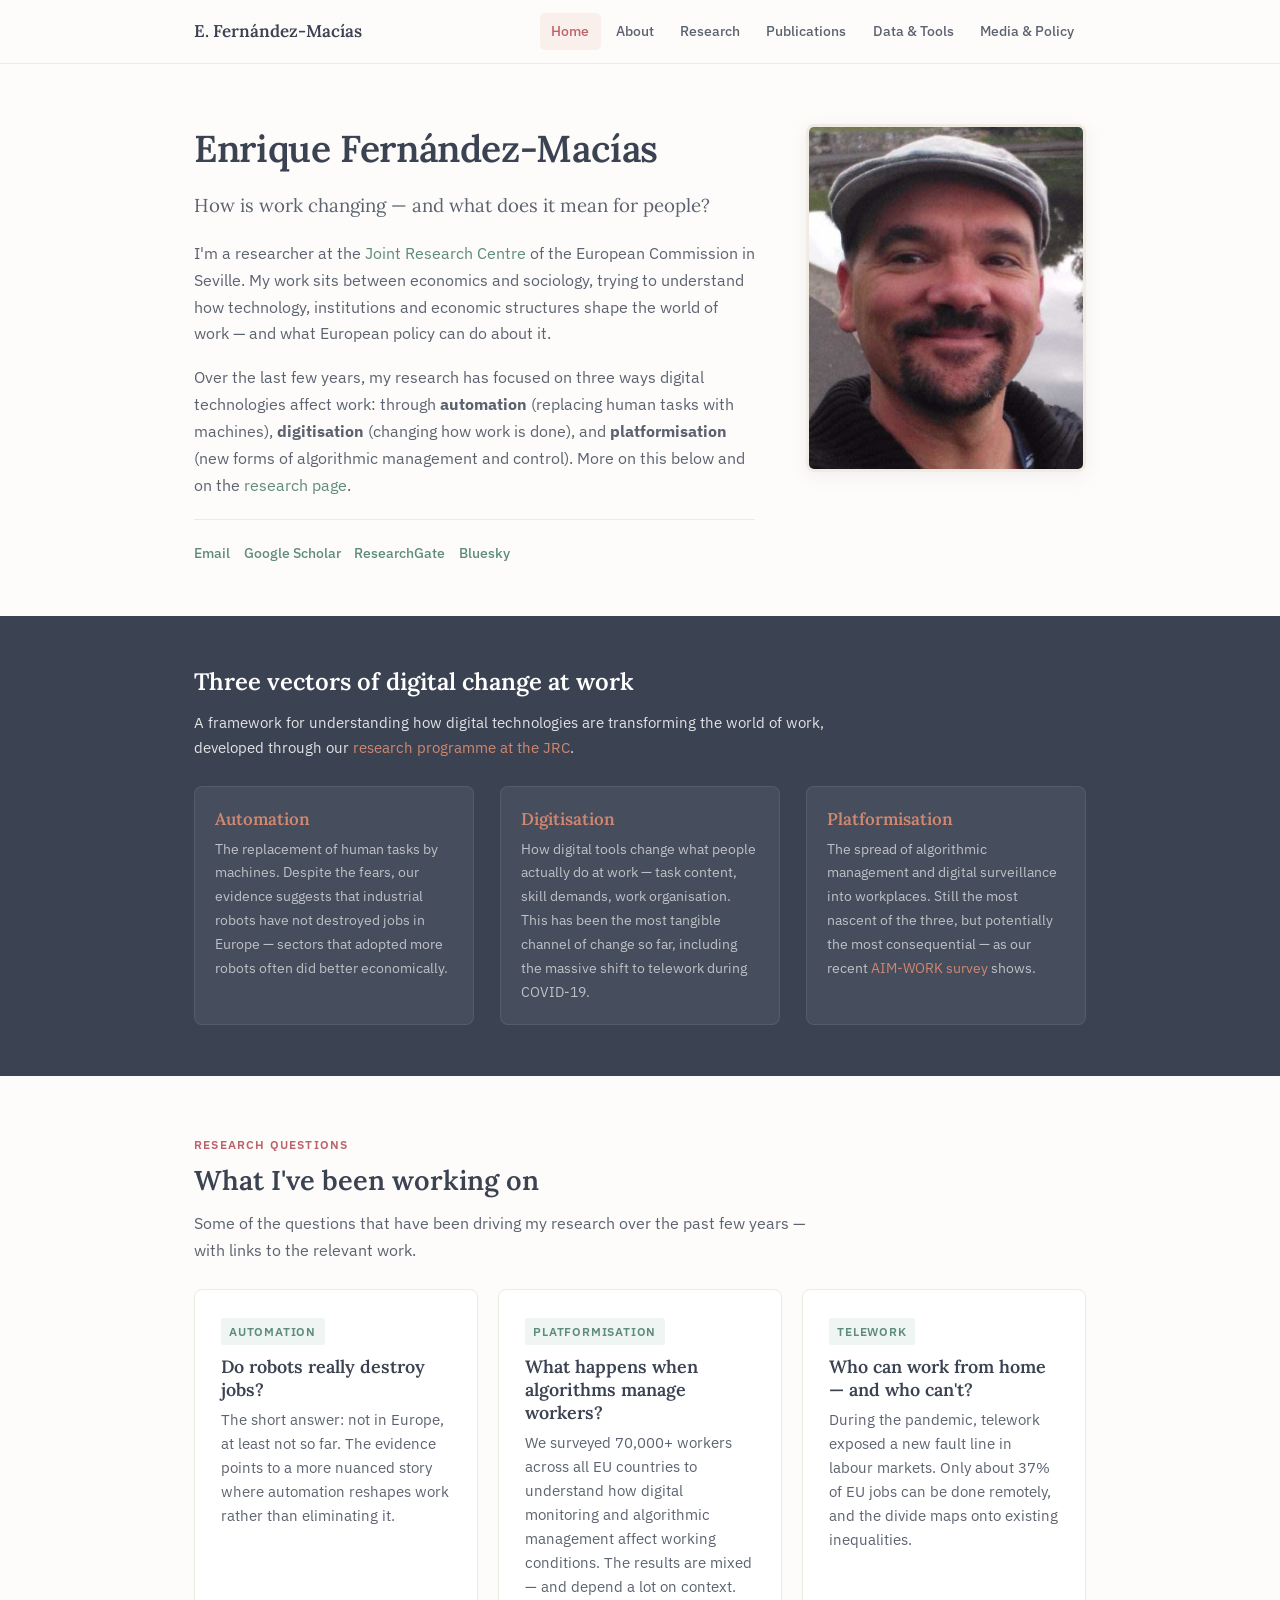
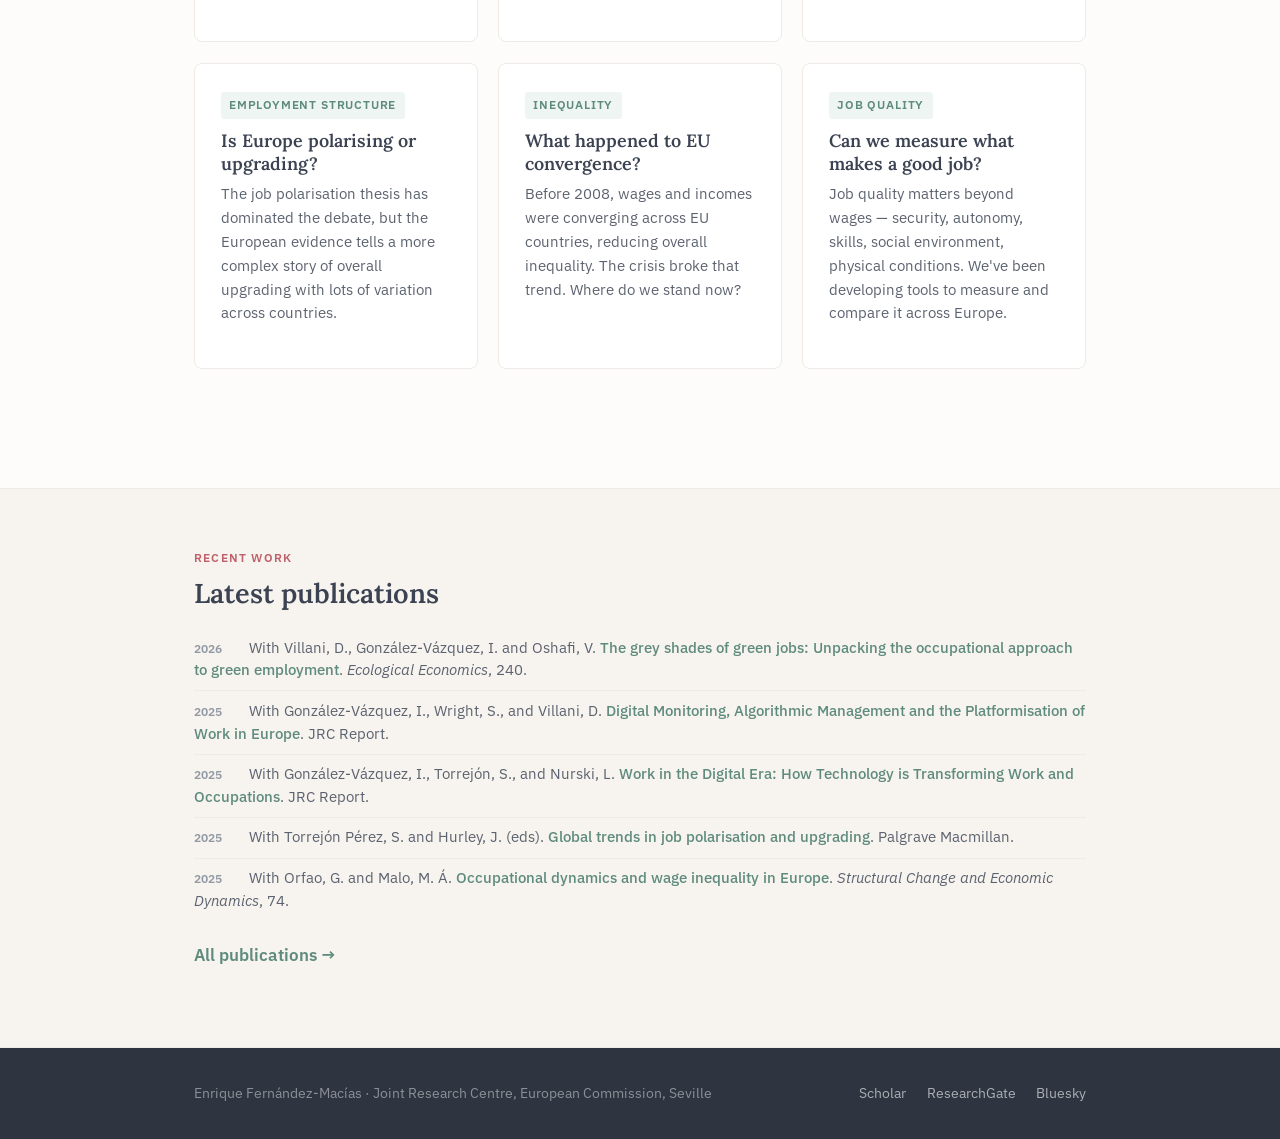
==== index.html @ 0cadeb90 "Add files via upload" ====
<!DOCTYPE html>
<html lang="en">
<head>
  <meta charset="UTF-8">
  <meta name="viewport" content="width=device-width, initial-scale=1.0">
  <title>Enrique Fernández-Macías — Research on Work, Technology and Employment</title>
  <meta name="description" content="Research on how digital technologies are reshaping work in Europe: automation, digitisation, platformisation, job quality and inequality.">
  <link rel="stylesheet" href="style.css">
</head>
<body>

  <nav class="nav">
    <div class="nav-inner">
      <a href="index.html" class="nav-logo">E. Fernández-Macías</a>
      <button class="nav-toggle" aria-label="Toggle menu" onclick="document.querySelector('.nav-links').classList.toggle('open')">
        <svg viewBox="0 0 24 24" fill="none" stroke="currentColor" stroke-width="2"><path d="M3 12h18M3 6h18M3 18h18"/></svg>
      </button>
      <ul class="nav-links">
        <li><a href="index.html" class="active">Home</a></li>
        <li><a href="about.html">About</a></li>
        <li><a href="research.html">Research</a></li>
        <li><a href="publications.html">Publications</a></li>
        <li><a href="data-tools.html">Data &amp; Tools</a></li>
        <li><a href="media.html">Media &amp; Policy</a></li>
      </ul>
    </div>
  </nav>

  <!-- Hero -->
  <section class="hero">
    <div class="container">
      <div class="hero-grid">
        <div class="hero-text fade-in">
          <h1>Enrique Fernández-Macías</h1>
          <p class="lead">How is work changing — and what does it mean for people?</p>
          <p style="font-size:0.92rem; color:var(--text-light);">
            I'm a researcher at the <a href="https://joint-research-centre.ec.europa.eu/" target="_blank">Joint Research Centre</a> of the European Commission in Seville. My work sits between economics and sociology, trying to understand how technology, institutions and economic structures shape the world of work — and what European policy can do about it.
          </p>
          <p style="font-size:0.92rem; color:var(--text-light);">
            Over the last few years, my research has focused on three ways digital technologies affect work: through <strong>automation</strong> (replacing human tasks with machines), <strong>digitisation</strong> (changing how work is done), and <strong>platformisation</strong> (new forms of algorithmic management and control). More on this below and on the <a href="research.html">research page</a>.
          </p>
          <div class="hero-links">
            <a href="mailto:Enrique.FERNANDEZ-MACIAS@ec.europa.eu">Email</a>
            <a href="https://scholar.google.com/citations?hl=en&user=EjNnU9gAAAAJ" target="_blank">Google Scholar</a>
            <a href="https://www.researchgate.net/profile/Enrique_Macias" target="_blank">ResearchGate</a>
            <a href="https://bsky.app/profile/quiquefm.bsky.social" target="_blank">Bluesky</a>
          </div>
        </div>
        <div class="hero-photo fade-in fade-in-d1">
          <!-- Photo from WordPress site — save your photo as photo.jpg and upload it -->
          <img src="photo.jpg" alt="Enrique Fernández-Macías">
        </div>
      </div>
    </div>
  </section>

  <!-- Three vectors -->
  <section class="banner">
    <div class="container">
      <h2>Three vectors of digital change at work</h2>
      <p style="max-width:640px; font-size:0.9rem;">A framework for understanding how digital technologies are transforming the world of work, developed through our <a href="https://publications.jrc.ec.europa.eu/repository/handle/JRC141451" target="_blank" style="color:var(--rust-light);">research programme at the JRC</a>.</p>
      <div class="banner-cols">
        <div class="banner-col">
          <h3>Automation</h3>
          <p>The replacement of human tasks by machines. Despite the fears, our evidence suggests that industrial robots have not destroyed jobs in Europe — sectors that adopted more robots often did better economically.</p>
        </div>
        <div class="banner-col">
          <h3>Digitisation</h3>
          <p>How digital tools change what people actually do at work — task content, skill demands, work organisation. This has been the most tangible channel of change so far, including the massive shift to telework during COVID-19.</p>
        </div>
        <div class="banner-col">
          <h3>Platformisation</h3>
          <p>The spread of algorithmic management and digital surveillance into workplaces. Still the most nascent of the three, but potentially the most consequential — as our recent <a href="https://publications.jrc.ec.europa.eu/repository/handle/JRC143072" target="_blank" style="color:var(--rust-light);">AIM-WORK survey</a> shows.</p>
        </div>
      </div>
    </div>
  </section>

  <!-- Research questions -->
  <section class="section">
    <div class="container">
      <span class="label">Research Questions</span>
      <h2>What I've been working on</h2>
      <p style="font-size:0.92rem; color:var(--text-light); margin-bottom:1.5rem; max-width:640px;">Some of the questions that have been driving my research over the past few years — with links to the relevant work.</p>

      <div class="card-grid">
        <div class="card">
          <span class="tag">Automation</span>
          <h3><a href="research.html#automation">Do robots really destroy jobs?</a></h3>
          <p>The short answer: not in Europe, at least not so far. The evidence points to a more nuanced story where automation reshapes work rather than eliminating it.</p>
        </div>
        <div class="card">
          <span class="tag">Platformisation</span>
          <h3><a href="research.html#platformisation">What happens when algorithms manage workers?</a></h3>
          <p>We surveyed 70,000+ workers across all EU countries to understand how digital monitoring and algorithmic management affect working conditions. The results are mixed — and depend a lot on context.</p>
        </div>
        <div class="card">
          <span class="tag">Telework</span>
          <h3><a href="research.html#digitisation">Who can work from home — and who can't?</a></h3>
          <p>During the pandemic, telework exposed a new fault line in labour markets. Only about 37% of EU jobs can be done remotely, and the divide maps onto existing inequalities.</p>
        </div>
        <div class="card">
          <span class="tag">Employment Structure</span>
          <h3><a href="research.html#structural-change">Is Europe polarising or upgrading?</a></h3>
          <p>The job polarisation thesis has dominated the debate, but the European evidence tells a more complex story of overall upgrading with lots of variation across countries.</p>
        </div>
        <div class="card">
          <span class="tag">Inequality</span>
          <h3><a href="research.html#inequality">What happened to EU convergence?</a></h3>
          <p>Before 2008, wages and incomes were converging across EU countries, reducing overall inequality. The crisis broke that trend. Where do we stand now?</p>
        </div>
        <div class="card">
          <span class="tag">Job Quality</span>
          <h3><a href="research.html#job-quality">Can we measure what makes a good job?</a></h3>
          <p>Job quality matters beyond wages — security, autonomy, skills, social environment, physical conditions. We've been developing tools to measure and compare it across Europe.</p>
        </div>
      </div>
    </div>
  </section>

  <!-- Figure -->
  <section class="section" style="padding-top:0;">
    <div class="container">
      <div class="figure-box">
        <img src="https://www.socialeurope.eu/wp-content/uploads/2025/10/Fernandez-Macias-et-al-table-1024x543.png" alt="The platformisation of work in the EU — types and prevalence" onerror="this.parentElement.style.display='none'">
        <div class="caption">The platformisation of work in the EU: types and prevalence. From González-Vázquez et al. (2025), "Digital Monitoring, Algorithmic Management and the Platformisation of Work in Europe."</div>
      </div>
    </div>
  </section>

  <!-- Recent work -->
  <section class="section" style="background:var(--bg-warm); border-top:1px solid var(--border-light); border-bottom:1px solid var(--border-light);">
    <div class="container">
      <span class="label">Recent Work</span>
      <h2>Latest publications</h2>
      <div style="margin-top:1rem;">
        <div class="pub-item"><span class="pub-year">2026</span> With Villani, D., González-Vázquez, I. and Oshafi, V. <a href="https://www.sciencedirect.com/science/article/pii/S0921800925003167" target="_blank">The grey shades of green jobs: Unpacking the occupational approach to green employment</a>. <em>Ecological Economics</em>, 240.</div>
        <div class="pub-item"><span class="pub-year">2025</span> With González-Vázquez, I., Wright, S., and Villani, D. <a href="https://publications.jrc.ec.europa.eu/repository/handle/JRC143072" target="_blank">Digital Monitoring, Algorithmic Management and the Platformisation of Work in Europe</a>. JRC Report.</div>
        <div class="pub-item"><span class="pub-year">2025</span> With González-Vázquez, I., Torrejón, S., and Nurski, L. <a href="https://publications.jrc.ec.europa.eu/repository/handle/JRC141451" target="_blank">Work in the Digital Era: How Technology is Transforming Work and Occupations</a>. JRC Report.</div>
        <div class="pub-item"><span class="pub-year">2025</span> With Torrejón Pérez, S. and Hurley, J. (eds). <a href="https://library.oapen.org/viewer/web/viewer.html?file=/bitstream/handle/20.500.12657/99868/9783031762284.pdf?sequence=1&isAllowed=y" target="_blank">Global trends in job polarisation and upgrading</a>. Palgrave Macmillan.</div>
        <div class="pub-item"><span class="pub-year">2025</span> With Orfao, G. and Malo, M. Á. <a href="https://www.sciencedirect.com/science/article/pii/S0954349X25000967" target="_blank">Occupational dynamics and wage inequality in Europe</a>. <em>Structural Change and Economic Dynamics</em>, 74.</div>
      </div>
      <p style="margin-top:1.2rem;"><a href="publications.html" style="font-weight:600;">All publications →</a></p>
    </div>
  </section>

  <footer class="footer">
    <div class="container">
      <div class="footer-inner">
        <div>Enrique Fernández-Macías · Joint Research Centre, European Commission, Seville</div>
        <ul class="footer-links">
          <li><a href="https://scholar.google.com/citations?hl=en&user=EjNnU9gAAAAJ" target="_blank">Scholar</a></li>
          <li><a href="https://www.researchgate.net/profile/Enrique_Macias" target="_blank">ResearchGate</a></li>
          <li><a href="https://bsky.app/profile/quiquefm.bsky.social" target="_blank">Bluesky</a></li>
        </ul>
      </div>
    </div>
  </footer>
</body>
</html>
---- style.css ----
/* ============================================
   Enrique Fernández-Macías — Academic Website
   Warm, informal, research-oriented aesthetic
   ============================================ */

@import url('https://fonts.googleapis.com/css2?family=Lora:ital,wght@0,400;0,500;0,600;0,700;1,400;1,500&family=IBM+Plex+Sans:ital,wght@0,300;0,400;0,500;0,600;1,400&display=swap');

:root {
  --slate: #3b4252;
  --slate-light: #4c566a;
  --slate-dark: #2e3440;
  --rust: #bf616a;
  --rust-light: #d08770;
  --rust-subtle: #faf0eb;
  --teal: #5e8b7e;
  --teal-light: #8fbcbb;
  --text: #3b4252;
  --text-light: #5c6370;
  --text-muted: #9199a5;
  --bg: #fdfcfa;
  --bg-white: #ffffff;
  --bg-warm: #f7f3ee;
  --bg-sand: #f0ebe3;
  --border: #e5dfd7;
  --border-light: #eeebe6;
  --serif: 'Lora', Georgia, serif;
  --sans: 'IBM Plex Sans', -apple-system, sans-serif;
  --max-width: 960px;
  --nav-height: 64px;
}

*, *::before, *::after { box-sizing: border-box; margin: 0; padding: 0; }

html {
  font-size: 17px;
  scroll-behavior: smooth;
  -webkit-font-smoothing: antialiased;
}

body {
  font-family: var(--sans);
  color: var(--text);
  background: var(--bg);
  line-height: 1.72;
  min-height: 100vh;
  display: flex;
  flex-direction: column;
}

img { max-width: 100%; display: block; }
a { color: var(--teal); text-decoration: none; transition: color 0.2s; }
a:hover { color: var(--rust); }

h1, h2, h3, h4 { font-family: var(--serif); font-weight: 600; line-height: 1.3; color: var(--slate); }
h1 { font-size: 2.2rem; letter-spacing: -0.01em; }
h2 { font-size: 1.6rem; margin-bottom: 0.7rem; }
h3 { font-size: 1.15rem; margin-bottom: 0.4rem; }
p { margin-bottom: 1rem; }

.lead {
  font-family: var(--serif);
  font-size: 1.1rem;
  font-weight: 400;
  line-height: 1.8;
  color: var(--text-light);
  font-style: italic;
}

.label {
  font-size: 0.7rem;
  font-weight: 600;
  letter-spacing: 0.1em;
  text-transform: uppercase;
  color: var(--rust);
  display: block;
  margin-bottom: 0.4rem;
}

/* --- Navigation --- */
.nav {
  position: sticky; top: 0; z-index: 100;
  background: rgba(253, 252, 250, 0.9);
  backdrop-filter: blur(10px);
  border-bottom: 1px solid var(--border-light);
  height: var(--nav-height);
}
.nav-inner {
  max-width: var(--max-width); margin: 0 auto; padding: 0 2rem;
  height: 100%; display: flex; align-items: center; justify-content: space-between;
}
.nav-logo {
  font-family: var(--serif); font-size: 1rem; font-weight: 600;
  color: var(--slate); white-space: nowrap;
}
.nav-logo:hover { color: var(--rust); }
.nav-links { display: flex; gap: 0.15rem; list-style: none; }
.nav-links a {
  display: block; padding: 0.4rem 0.7rem; font-size: 0.8rem; font-weight: 500;
  color: var(--text-light); border-radius: 5px; transition: all 0.2s;
}
.nav-links a:hover { color: var(--slate); background: var(--bg-warm); }
.nav-links a.active { color: var(--rust); background: var(--rust-subtle); }

.nav-toggle { display: none; background: none; border: none; cursor: pointer; padding: 0.5rem; color: var(--slate); }
.nav-toggle svg { width: 22px; height: 22px; }

/* --- Layout --- */
.container { max-width: var(--max-width); margin: 0 auto; padding: 0 2rem; }
.section { padding: 3.5rem 0; }

/* --- Hero --- */
.hero { padding: 3.5rem 0 3rem; }
.hero-grid { display: grid; grid-template-columns: 1fr 280px; gap: 3rem; align-items: start; }
.hero-text h1 { margin-bottom: 1rem; }
.hero-text .lead { margin-bottom: 1rem; font-style: normal; }

.hero-photo {
  border-radius: 8px;
  overflow: hidden;
  border: 3px solid var(--bg-sand);
  box-shadow: 0 4px 20px rgba(0,0,0,0.06);
}
.hero-photo img { width: 100%; aspect-ratio: 4/5; object-fit: cover; }
.hero-photo-placeholder {
  width: 100%; aspect-ratio: 4/5;
  background: linear-gradient(145deg, var(--bg-sand) 0%, var(--border) 100%);
  display: flex; align-items: center; justify-content: center;
  color: var(--text-muted); font-size: 0.82rem; text-align: center; padding: 1.5rem; line-height: 1.5;
}

.hero-links {
  display: flex; flex-wrap: wrap; gap: 0.8rem; margin-top: 1.2rem; padding-top: 1.2rem;
  border-top: 1px solid var(--border-light);
  font-size: 0.85rem;
}
.hero-links a { font-weight: 500; }

/* --- Warm banner --- */
.banner {
  background: var(--slate);
  color: rgba(255,255,255,0.85);
  padding: 3rem 0;
}
.banner h2 { color: #fff; font-size: 1.4rem; }
.banner p { font-size: 0.92rem; line-height: 1.65; }
.banner-cols { display: grid; grid-template-columns: repeat(3, 1fr); gap: 1.5rem; margin-top: 1.5rem; }
.banner-col { padding: 1.2rem; background: rgba(255,255,255,0.06); border-radius: 8px; border: 1px solid rgba(255,255,255,0.08); }
.banner-col h3 { color: var(--rust-light); font-size: 1rem; margin-bottom: 0.4rem; }
.banner-col p { font-size: 0.85rem; color: rgba(255,255,255,0.65); margin: 0; }

/* --- Cards --- */
.card-grid { display: grid; grid-template-columns: repeat(auto-fill, minmax(280px, 1fr)); gap: 1.2rem; }
.card {
  background: var(--bg-white); border: 1px solid var(--border-light); border-radius: 8px;
  padding: 1.5rem; transition: all 0.3s;
}
.card:hover { border-color: var(--border); box-shadow: 0 3px 15px rgba(0,0,0,0.04); }
.card h3 { font-size: 1.05rem; }
.card h3 a { color: var(--slate); }
.card h3 a:hover { color: var(--rust); }
.card p { font-size: 0.88rem; color: var(--text-light); line-height: 1.6; }
.card .tag {
  display: inline-block; font-size: 0.68rem; font-weight: 600; letter-spacing: 0.07em;
  text-transform: uppercase; color: var(--teal); background: #eef5f2; padding: 0.2rem 0.5rem;
  border-radius: 3px; margin-bottom: 0.6rem;
}

/* --- Page header --- */
.page-header { padding: 3rem 0 2rem; border-bottom: 1px solid var(--border); }
.page-header .lead { max-width: 640px; }

/* --- Research themes --- */
.theme-block { padding: 2.5rem 0; border-bottom: 1px solid var(--border-light); }
.theme-block:last-child { border-bottom: none; }
.theme-header { margin-bottom: 1rem; }
.theme-body { max-width: 720px; }
.theme-body p { font-size: 0.93rem; color: var(--text-light); }

.theme-pubs { margin-top: 1rem; padding-top: 0.8rem; border-top: 1px solid var(--border-light); }
.theme-pubs h4 {
  font-family: var(--sans); font-size: 0.73rem; font-weight: 600;
  text-transform: uppercase; letter-spacing: 0.08em; color: var(--text-muted); margin-bottom: 0.6rem;
}

.pub-item {
  padding: 0.5rem 0; border-bottom: 1px solid var(--border-light);
  font-size: 0.86rem; line-height: 1.55; color: var(--text-light);
}
.pub-item:last-child { border-bottom: none; }
.pub-item a { font-weight: 500; }
.pub-item .pub-year { display: inline-block; font-size: 0.73rem; font-weight: 600; color: var(--text-muted); min-width: 3rem; }

/* --- Publications page --- */
.pub-section { padding: 2rem 0; border-bottom: 1px solid var(--border-light); }
.pub-section:last-child { border-bottom: none; }
.pub-section h2 {
  font-size: 1.25rem; margin-bottom: 1rem; padding-bottom: 0.4rem;
  border-bottom: 2px solid var(--rust); display: inline-block;
}
.pub-list { list-style: none; }
.pub-list li {
  padding: 0.55rem 0; border-bottom: 1px solid var(--border-light);
  font-size: 0.86rem; line-height: 1.6; color: var(--text-light);
}
.pub-list li:last-child { border-bottom: none; }
.pub-list li a { font-weight: 500; }

.pub-filter { display: flex; flex-wrap: wrap; gap: 0.4rem; margin-bottom: 1.5rem; padding-bottom: 1.2rem; border-bottom: 1px solid var(--border-light); }
.pub-filter a {
  font-size: 0.75rem; font-weight: 600; letter-spacing: 0.03em; padding: 0.35rem 0.75rem;
  border-radius: 16px; border: 1px solid var(--border); color: var(--text-light); transition: all 0.2s;
}
.pub-filter a:hover, .pub-filter a.active { background: var(--slate); color: #fff; border-color: var(--slate); }

/* --- Data & Tools --- */
.dataset-card {
  background: var(--bg-white); border: 1px solid var(--border-light); border-radius: 8px;
  padding: 1.5rem; margin-bottom: 1.2rem; transition: border-color 0.3s;
}
.dataset-card:hover { border-color: var(--border); }
.dataset-card h3 { font-size: 1.05rem; margin-bottom: 0.3rem; }
.dataset-card p { font-size: 0.88rem; color: var(--text-light); margin-bottom: 0.5rem; }
.dataset-links { display: flex; gap: 0.8rem; flex-wrap: wrap; }
.dataset-links a { font-size: 0.78rem; font-weight: 600; color: var(--teal); }
.dataset-links a:hover { color: var(--rust); }

/* --- Media items --- */
.media-item {
  display: grid; grid-template-columns: 90px 1fr; gap: 1rem;
  padding: 1rem 0; border-bottom: 1px solid var(--border-light); align-items: start;
}
.media-item:last-child { border-bottom: none; }
.media-date { font-size: 0.75rem; font-weight: 600; color: var(--text-muted); text-transform: uppercase; letter-spacing: 0.03em; padding-top: 0.1rem; }
.media-outlet { font-size: 0.7rem; font-weight: 600; letter-spacing: 0.05em; text-transform: uppercase; color: var(--rust); margin-bottom: 0.15rem; display: block; }
.media-title { font-family: var(--serif); font-size: 1rem; font-weight: 600; color: var(--slate); line-height: 1.3; margin-bottom: 0.2rem; }
.media-title a { color: var(--slate); }
.media-title a:hover { color: var(--rust); }
.media-desc { font-size: 0.83rem; color: var(--text-light); line-height: 1.5; margin: 0; }

/* --- Video/podcast embeds --- */
.media-embed {
  background: var(--bg-warm); border: 1px solid var(--border); border-radius: 8px;
  padding: 1.2rem; margin-bottom: 1rem;
}
.media-embed h4 { font-size: 0.95rem; margin-bottom: 0.3rem; }
.media-embed p { font-size: 0.83rem; color: var(--text-light); margin-bottom: 0.5rem; }
.media-embed .embed-type {
  display: inline-block; font-size: 0.65rem; font-weight: 700; letter-spacing: 0.08em;
  text-transform: uppercase; padding: 0.15rem 0.45rem; border-radius: 3px; margin-bottom: 0.5rem;
}
.embed-podcast { background: #e8f0ed; color: var(--teal); }
.embed-video { background: #fce8e6; color: var(--rust); }
.embed-talk { background: #e8ecf0; color: var(--slate-light); }

/* --- Figure / chart references --- */
.figure-box {
  background: var(--bg-warm); border: 1px solid var(--border); border-radius: 8px;
  padding: 1rem; margin: 1.5rem 0; text-align: center;
}
.figure-box img { border-radius: 4px; margin: 0 auto; max-height: 320px; }
.figure-box .caption {
  font-size: 0.78rem; color: var(--text-muted); margin-top: 0.5rem;
  font-style: italic; line-height: 1.5;
}

/* --- Footer --- */
.footer {
  margin-top: auto; background: var(--slate-dark); color: rgba(255,255,255,0.45);
  padding: 2rem 0; font-size: 0.8rem;
}
.footer-inner { display: flex; justify-content: space-between; align-items: center; flex-wrap: wrap; gap: 1rem; }
.footer a { color: rgba(255,255,255,0.6); }
.footer a:hover { color: #fff; }
.footer-links { display: flex; gap: 1.2rem; list-style: none; }

/* --- Utility --- */
.sr-only { position: absolute; width: 1px; height: 1px; padding: 0; margin: -1px; overflow: hidden; clip: rect(0,0,0,0); border: 0; }

/* --- Animations --- */
@keyframes fadeUp { from { opacity: 0; transform: translateY(12px); } to { opacity: 1; transform: translateY(0); } }
.fade-in { animation: fadeUp 0.5s ease forwards; }
.fade-in-d1 { animation-delay: 0.1s; opacity: 0; }
.fade-in-d2 { animation-delay: 0.2s; opacity: 0; }

/* --- Responsive --- */
@media (max-width: 860px) {
  html { font-size: 16px; }
  h1 { font-size: 1.8rem; }
  .hero-grid { grid-template-columns: 1fr; gap: 1.5rem; }
  .hero-photo { max-width: 220px; }
  .banner-cols { grid-template-columns: 1fr; }
  .card-grid { grid-template-columns: 1fr; }
}

@media (max-width: 600px) {
  .container { padding: 0 1.2rem; }
  .section { padding: 2.5rem 0; }
  .hero { padding: 2.5rem 0 2rem; }
  .page-header { padding: 2rem 0 1.5rem; }
  .nav-links {
    display: none; position: absolute; top: var(--nav-height); left: 0; right: 0;
    background: var(--bg); border-bottom: 1px solid var(--border);
    flex-direction: column; padding: 0.5rem 1.2rem 1rem;
  }
  .nav-links.open { display: flex; }
  .nav-toggle { display: block; }
  .media-item { grid-template-columns: 1fr; gap: 0.2rem; }
}
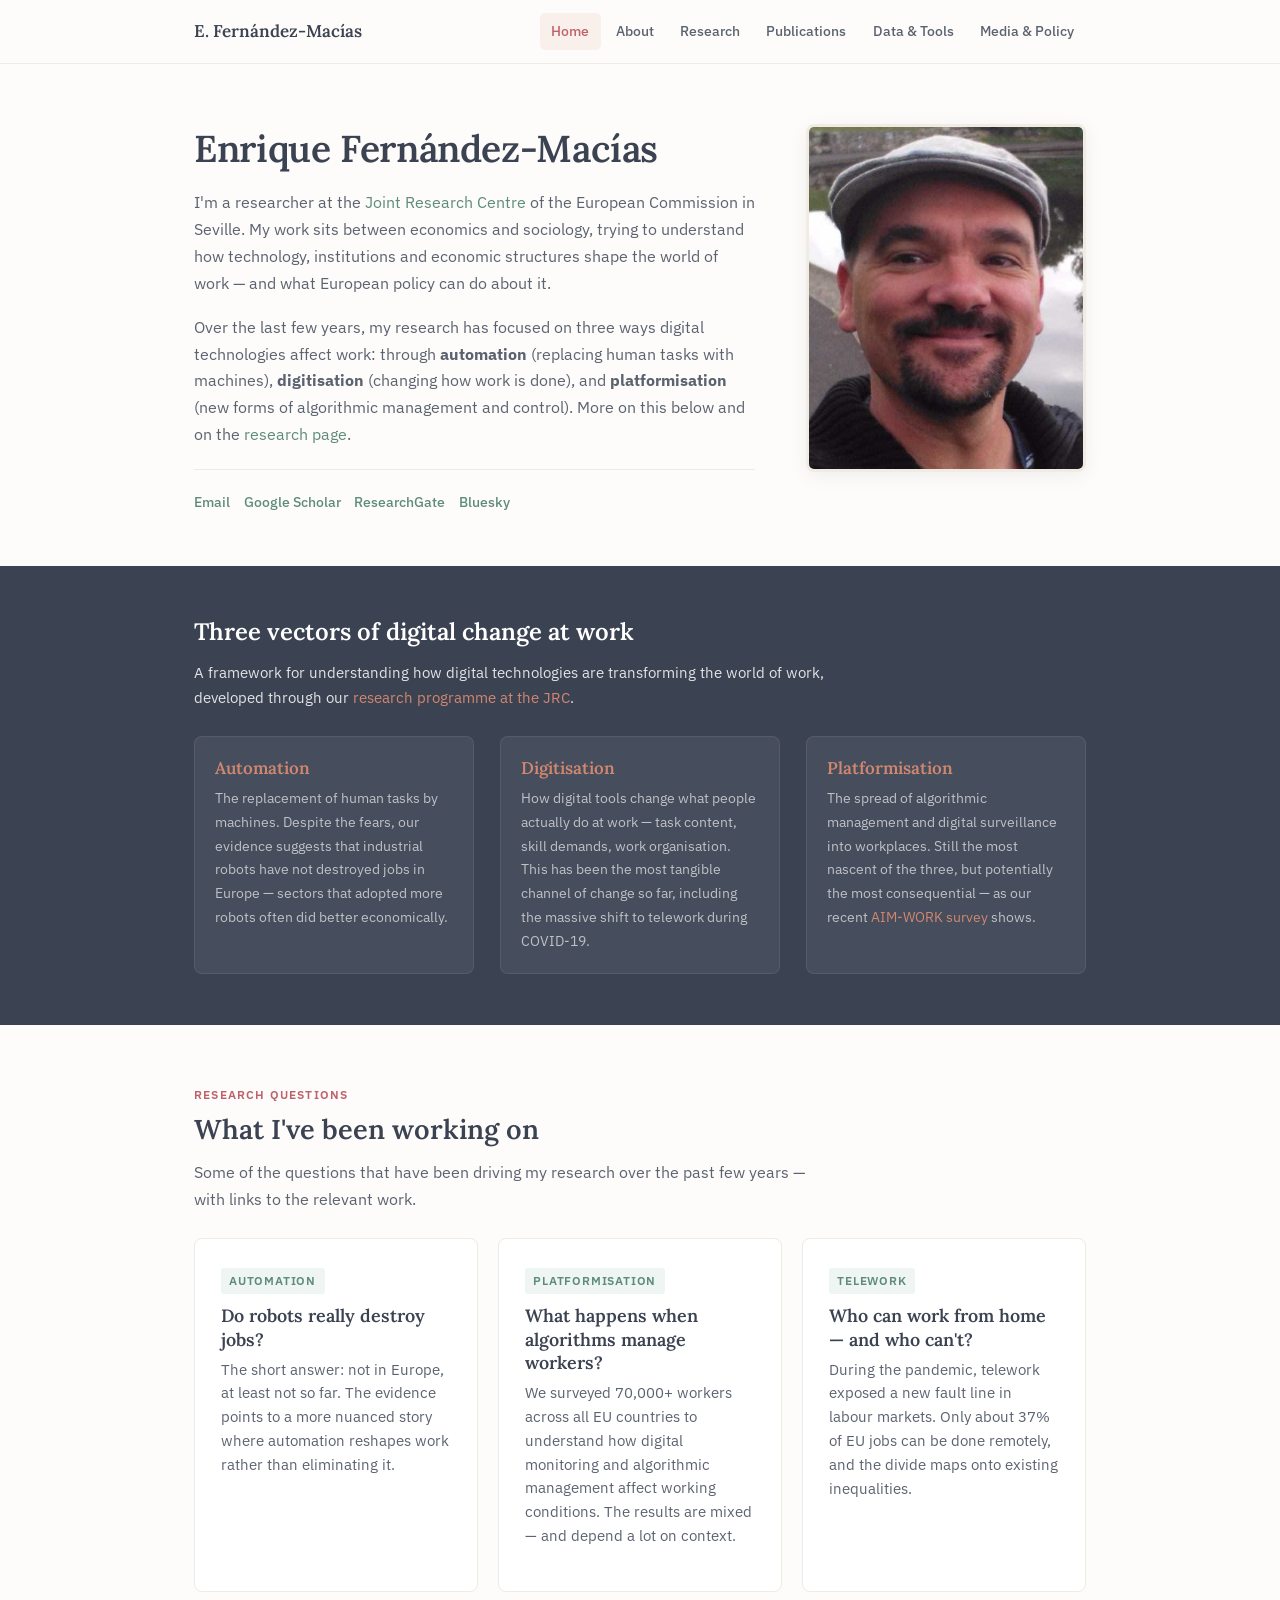
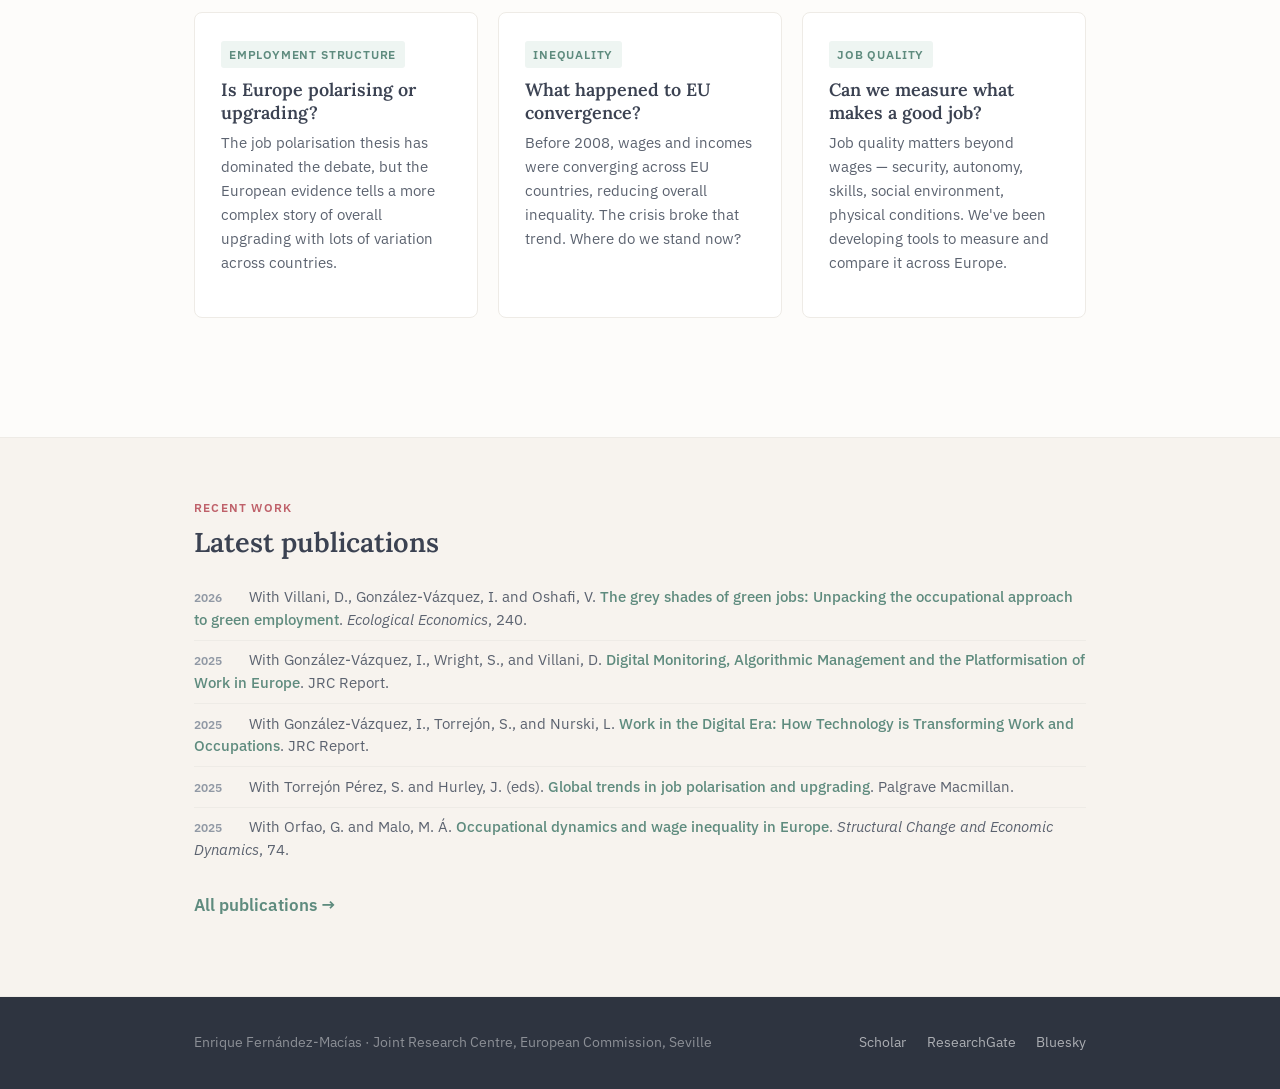
==== commit 6cbf8ee3: "Update index.html" ====
--- a/index.html
+++ b/index.html
@@ -32,7 +32,7 @@
       <div class="hero-grid">
         <div class="hero-text fade-in">
           <h1>Enrique Fernández-Macías</h1>
-          <p class="lead">How is work changing — and what does it mean for people?</p>
+          <p class="lead"></p>
           <p style="font-size:0.92rem; color:var(--text-light);">
             I'm a researcher at the <a href="https://joint-research-centre.ec.europa.eu/" target="_blank">Joint Research Centre</a> of the European Commission in Seville. My work sits between economics and sociology, trying to understand how technology, institutions and economic structures shape the world of work — and what European policy can do about it.
           </p>
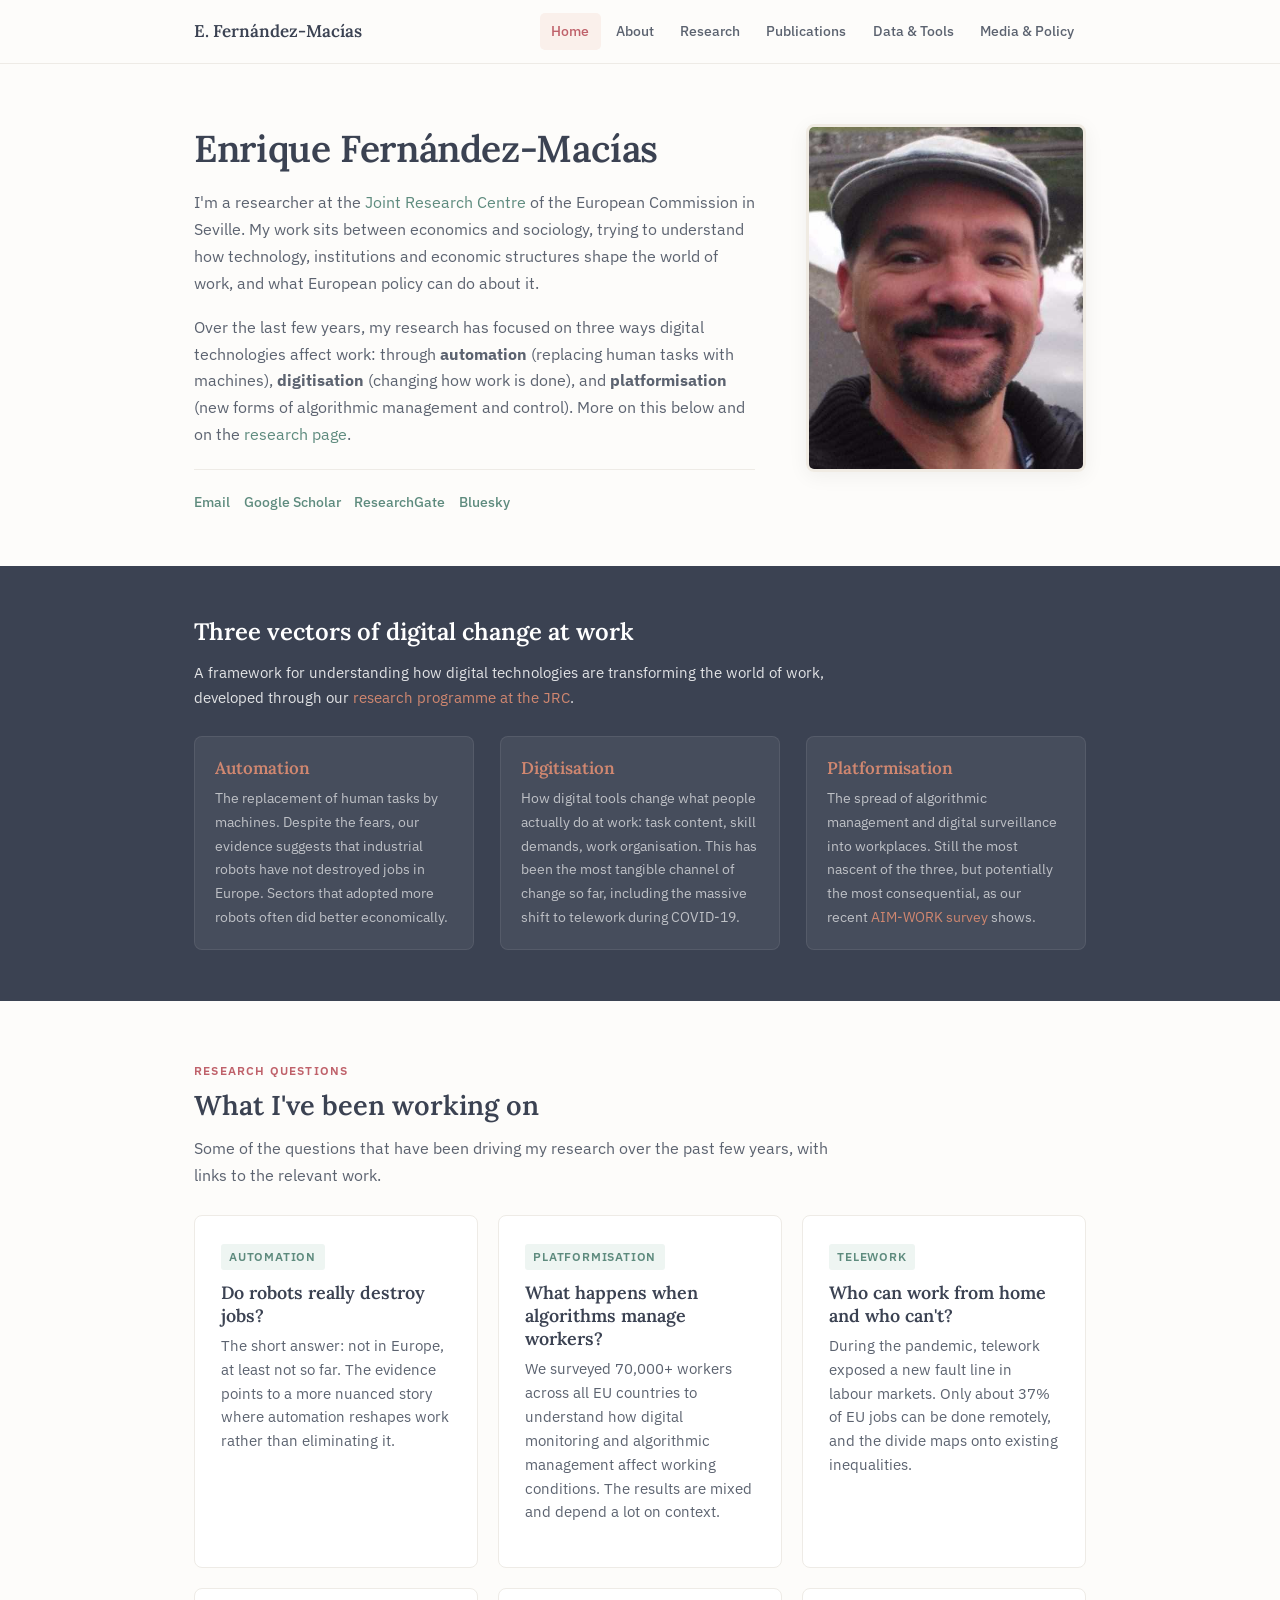
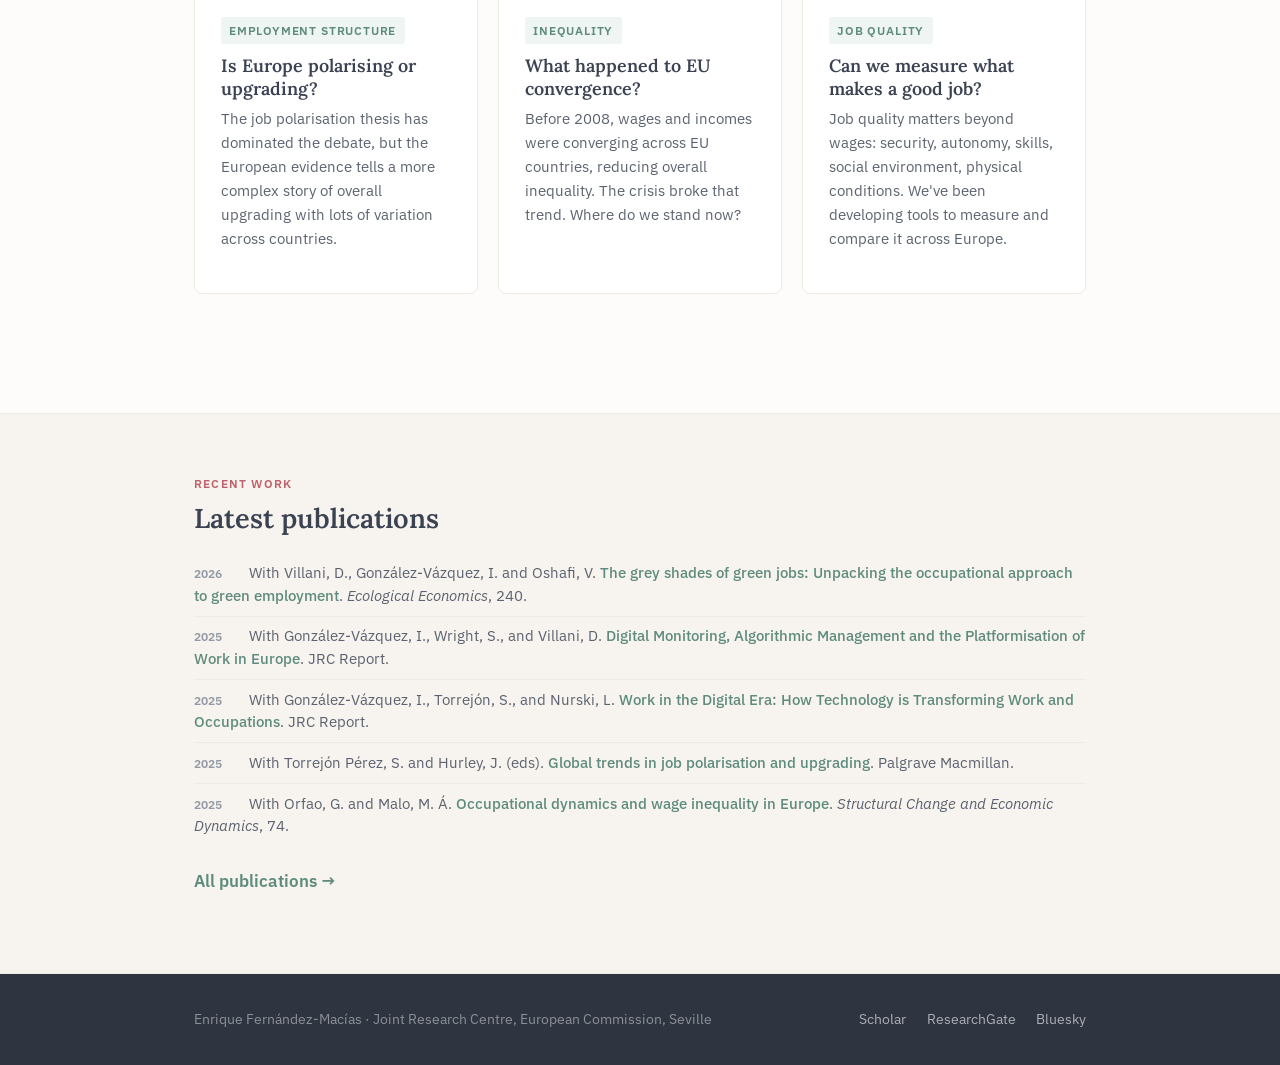
==== commit 030067bb: "Update index.html" ====
--- a/index.html
+++ b/index.html
@@ -6,6 +6,15 @@
   <title>Enrique Fernández-Macías — Research on Work, Technology and Employment</title>
   <meta name="description" content="Research on how digital technologies are reshaping work in Europe: automation, digitisation, platformisation, job quality and inequality.">
   <link rel="stylesheet" href="style.css">
+<!-- Google tag (gtag.js) -->
+<script async src="https://www.googletagmanager.com/gtag/js?id=G-TLWXJH9JFY"></script>
+<script>
+  window.dataLayer = window.dataLayer || [];
+  function gtag(){dataLayer.push(arguments);}
+  gtag('js', new Date());
+
+  gtag('config', 'G-TLWXJH9JFY');
+</script>
 </head>
 <body>
 
@@ -34,7 +43,7 @@
           <h1>Enrique Fernández-Macías</h1>
           <p class="lead"></p>
           <p style="font-size:0.92rem; color:var(--text-light);">
-            I'm a researcher at the <a href="https://joint-research-centre.ec.europa.eu/" target="_blank">Joint Research Centre</a> of the European Commission in Seville. My work sits between economics and sociology, trying to understand how technology, institutions and economic structures shape the world of work — and what European policy can do about it.
+            I'm a researcher at the <a href="https://joint-research-centre.ec.europa.eu/" target="_blank">Joint Research Centre</a> of the European Commission in Seville. My work sits between economics and sociology, trying to understand how technology, institutions and economic structures shape the world of work, and what European policy can do about it.
           </p>
           <p style="font-size:0.92rem; color:var(--text-light);">
             Over the last few years, my research has focused on three ways digital technologies affect work: through <strong>automation</strong> (replacing human tasks with machines), <strong>digitisation</strong> (changing how work is done), and <strong>platformisation</strong> (new forms of algorithmic management and control). More on this below and on the <a href="research.html">research page</a>.
@@ -62,15 +71,15 @@
       <div class="banner-cols">
         <div class="banner-col">
           <h3>Automation</h3>
-          <p>The replacement of human tasks by machines. Despite the fears, our evidence suggests that industrial robots have not destroyed jobs in Europe — sectors that adopted more robots often did better economically.</p>
+          <p>The replacement of human tasks by machines. Despite the fears, our evidence suggests that industrial robots have not destroyed jobs in Europe. Sectors that adopted more robots often did better economically.</p>
         </div>
         <div class="banner-col">
           <h3>Digitisation</h3>
-          <p>How digital tools change what people actually do at work — task content, skill demands, work organisation. This has been the most tangible channel of change so far, including the massive shift to telework during COVID-19.</p>
+          <p>How digital tools change what people actually do at work: task content, skill demands, work organisation. This has been the most tangible channel of change so far, including the massive shift to telework during COVID-19.</p>
         </div>
         <div class="banner-col">
           <h3>Platformisation</h3>
-          <p>The spread of algorithmic management and digital surveillance into workplaces. Still the most nascent of the three, but potentially the most consequential — as our recent <a href="https://publications.jrc.ec.europa.eu/repository/handle/JRC143072" target="_blank" style="color:var(--rust-light);">AIM-WORK survey</a> shows.</p>
+          <p>The spread of algorithmic management and digital surveillance into workplaces. Still the most nascent of the three, but potentially the most consequential, as our recent <a href="https://publications.jrc.ec.europa.eu/repository/handle/JRC143072" target="_blank" style="color:var(--rust-light);">AIM-WORK survey</a> shows.</p>
         </div>
       </div>
     </div>
@@ -81,7 +90,7 @@
     <div class="container">
       <span class="label">Research Questions</span>
       <h2>What I've been working on</h2>
-      <p style="font-size:0.92rem; color:var(--text-light); margin-bottom:1.5rem; max-width:640px;">Some of the questions that have been driving my research over the past few years — with links to the relevant work.</p>
+      <p style="font-size:0.92rem; color:var(--text-light); margin-bottom:1.5rem; max-width:640px;">Some of the questions that have been driving my research over the past few years, with links to the relevant work.</p>
 
       <div class="card-grid">
         <div class="card">
@@ -92,11 +101,11 @@
         <div class="card">
           <span class="tag">Platformisation</span>
           <h3><a href="research.html#platformisation">What happens when algorithms manage workers?</a></h3>
-          <p>We surveyed 70,000+ workers across all EU countries to understand how digital monitoring and algorithmic management affect working conditions. The results are mixed — and depend a lot on context.</p>
+          <p>We surveyed 70,000+ workers across all EU countries to understand how digital monitoring and algorithmic management affect working conditions. The results are mixed and depend a lot on context.</p>
         </div>
         <div class="card">
           <span class="tag">Telework</span>
-          <h3><a href="research.html#digitisation">Who can work from home — and who can't?</a></h3>
+          <h3><a href="research.html#digitisation">Who can work from home and who can't?</a></h3>
           <p>During the pandemic, telework exposed a new fault line in labour markets. Only about 37% of EU jobs can be done remotely, and the divide maps onto existing inequalities.</p>
         </div>
         <div class="card">
@@ -112,7 +121,7 @@
         <div class="card">
           <span class="tag">Job Quality</span>
           <h3><a href="research.html#job-quality">Can we measure what makes a good job?</a></h3>
-          <p>Job quality matters beyond wages — security, autonomy, skills, social environment, physical conditions. We've been developing tools to measure and compare it across Europe.</p>
+          <p>Job quality matters beyond wages: security, autonomy, skills, social environment, physical conditions. We've been developing tools to measure and compare it across Europe.</p>
         </div>
       </div>
     </div>
